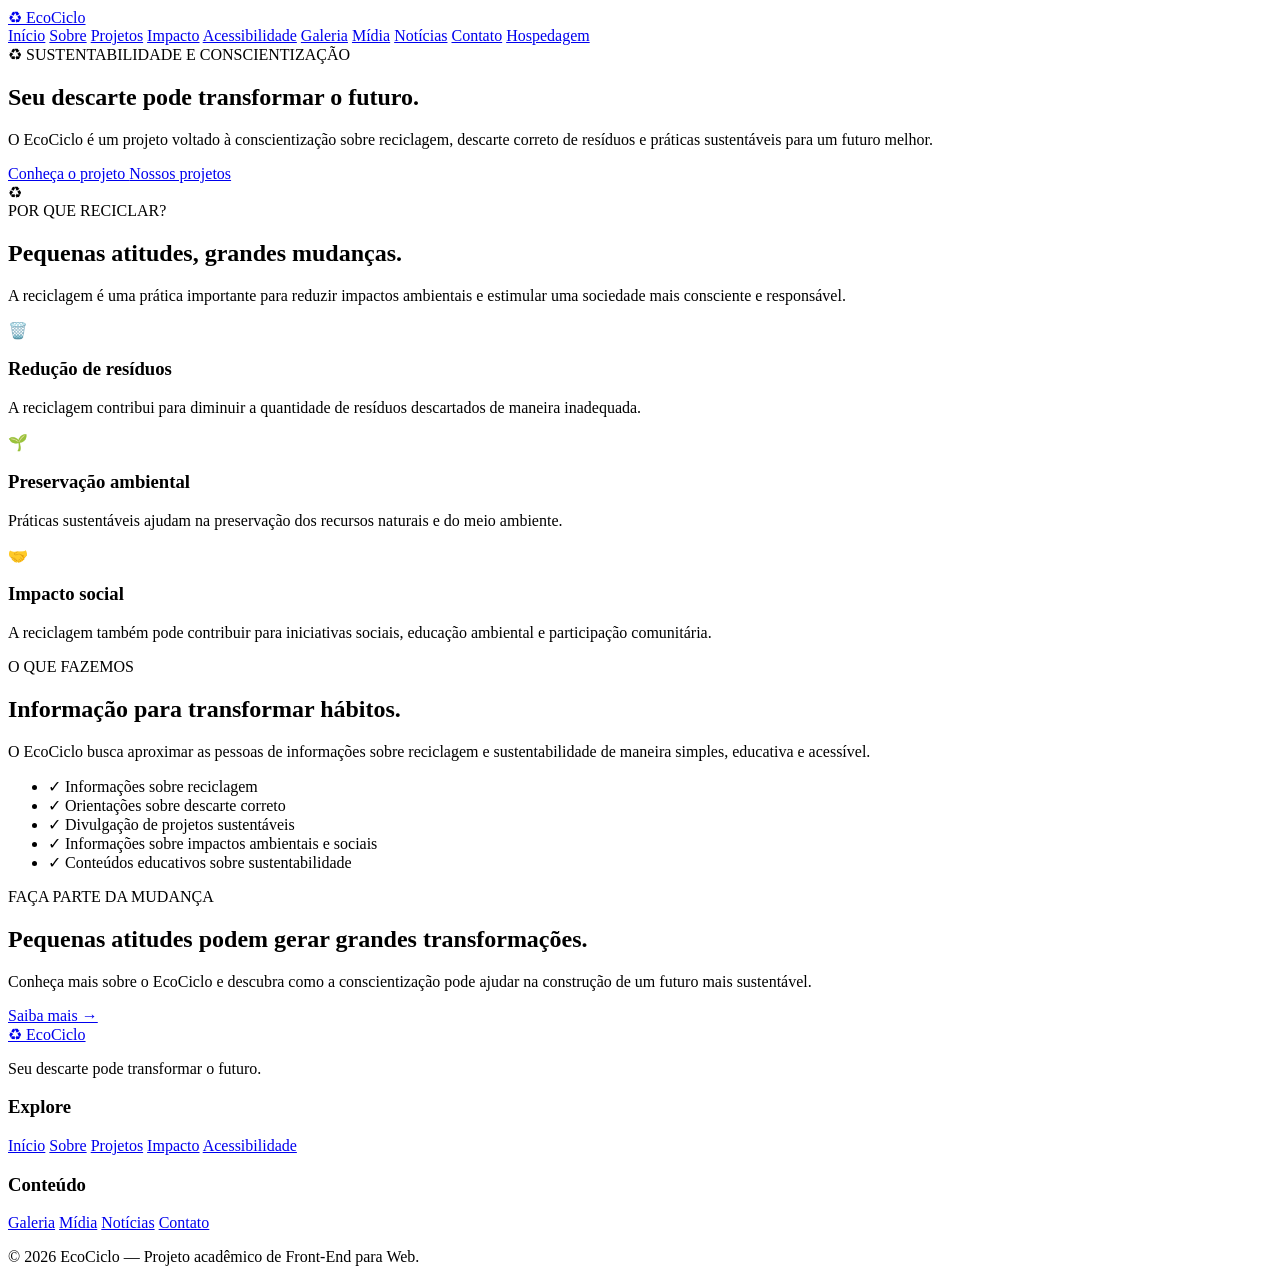
==== index.html @ c248a87c "Create index.html" ====
<!DOCTYPE html>
<html lang="pt-BR">
<head>
    <meta charset="UTF-8">
    <meta name="viewport" content="width=device-width, initial-scale=1.0">
    <meta name="description" content="EcoCiclo - Informação e conscientização sobre reciclagem e sustentabilidade.">
    <title>EcoCiclo | Reciclagem e Sustentabilidade</title>

    <link rel="stylesheet" href="css/style.css">
</head>

<body>

    <!-- CABEÇALHO -->
    <header class="header">
        <div class="container header-content">

            <a href="index.html" class="logo">
                <span class="logo-icon">♻</span>
                <span>EcoCiclo</span>
            </a>

            <nav class="nav">
                <a href="index.html" class="active">Início</a>
                <a href="sobre.html">Sobre</a>
                <a href="projetos.html">Projetos</a>
                <a href="impacto.html">Impacto</a>
                <a href="acessibilidade.html">Acessibilidade</a>
                <a href="galeria.html">Galeria</a>
                <a href="midia.html">Mídia</a>
                <a href="noticias.html">Notícias</a>
                <a href="contato.html">Contato</a>
                <a href="orcamento_hospedagem.html">Hospedagem</a>
            </nav>

        </div>
    </header>


    <main>

        <!-- HERO -->
        <section class="hero">
            <div class="container hero-content">

                <div class="hero-text">
                    <span class="tag">♻ SUSTENTABILIDADE E CONSCIENTIZAÇÃO</span>

                    <h1>
                        Seu descarte pode
                        <span>transformar o futuro.</span>
                    </h1>

                    <p>
                        O EcoCiclo é um projeto voltado à conscientização
                        sobre reciclagem, descarte correto de resíduos e
                        práticas sustentáveis para um futuro melhor.
                    </p>

                    <div class="hero-buttons">
                        <a href="sobre.html" class="btn btn-primary">
                            Conheça o projeto
                        </a>

                        <a href="projetos.html" class="btn btn-secondary">
                            Nossos projetos
                        </a>
                    </div>
                </div>

                <div class="hero-visual">
                    <div class="circle">
                        <span>♻</span>
                    </div>
                </div>

            </div>
        </section>


        <!-- POR QUE RECICLAR -->
        <section class="section">
            <div class="container">

                <div class="section-title">
                    <span class="tag">POR QUE RECICLAR?</span>

                    <h2>
                        Pequenas atitudes,
                        <span>grandes mudanças.</span>
                    </h2>

                    <p>
                        A reciclagem é uma prática importante para reduzir
                        impactos ambientais e estimular uma sociedade mais
                        consciente e responsável.
                    </p>
                </div>


                <div class="cards">

                    <article class="card">
                        <div class="card-icon">🗑️</div>

                        <h3>Redução de resíduos</h3>

                        <p>
                            A reciclagem contribui para diminuir a quantidade
                            de resíduos descartados de maneira inadequada.
                        </p>
                    </article>


                    <article class="card">
                        <div class="card-icon">🌱</div>

                        <h3>Preservação ambiental</h3>

                        <p>
                            Práticas sustentáveis ajudam na preservação dos
                            recursos naturais e do meio ambiente.
                        </p>
                    </article>


                    <article class="card">
                        <div class="card-icon">🤝</div>

                        <h3>Impacto social</h3>

                        <p>
                            A reciclagem também pode contribuir para iniciativas
                            sociais, educação ambiental e participação comunitária.
                        </p>
                    </article>

                </div>

            </div>
        </section>


        <!-- O QUE FAZEMOS -->
        <section class="section section-light">

            <div class="container two-columns">

                <div>
                    <span class="tag">O QUE FAZEMOS</span>

                    <h2>
                        Informação para
                        <span>transformar hábitos.</span>
                    </h2>
                </div>

                <div class="content-text">

                    <p>
                        O EcoCiclo busca aproximar as pessoas de informações
                        sobre reciclagem e sustentabilidade de maneira simples,
                        educativa e acessível.
                    </p>

                    <ul class="check-list">
                        <li>✓ Informações sobre reciclagem</li>
                        <li>✓ Orientações sobre descarte correto</li>
                        <li>✓ Divulgação de projetos sustentáveis</li>
                        <li>✓ Informações sobre impactos ambientais e sociais</li>
                        <li>✓ Conteúdos educativos sobre sustentabilidade</li>
                    </ul>

                </div>

            </div>

        </section>


        <!-- CHAMADA FINAL -->
        <section class="cta">

            <div class="container cta-content">

                <div>
                    <span class="tag">FAÇA PARTE DA MUDANÇA</span>

                    <h2>
                        Pequenas atitudes podem gerar
                        <span>grandes transformações.</span>
                    </h2>

                    <p>
                        Conheça mais sobre o EcoCiclo e descubra como a
                        conscientização pode ajudar na construção de um futuro
                        mais sustentável.
                    </p>
                </div>

                <a href="sobre.html" class="btn btn-white">
                    Saiba mais →
                </a>

            </div>

        </section>

    </main>


    <!-- RODAPÉ -->
    <footer class="footer">

        <div class="container footer-content">

            <div class="footer-brand">

                <a href="index.html" class="logo">
                    <span class="logo-icon">♻</span>
                    <span>EcoCiclo</span>
                </a>

                <p>
                    Seu descarte pode transformar o futuro.
                </p>

            </div>


            <div class="footer-links">

                <h3>Explore</h3>

                <a href="index.html">Início</a>
                <a href="sobre.html">Sobre</a>
                <a href="projetos.html">Projetos</a>
                <a href="impacto.html">Impacto</a>
                <a href="acessibilidade.html">Acessibilidade</a>

            </div>


            <div class="footer-links">

                <h3>Conteúdo</h3>

                <a href="galeria.html">Galeria</a>
                <a href="midia.html">Mídia</a>
                <a href="noticias.html">Notícias</a>
                <a href="contato.html">Contato</a>

            </div>

        </div>


        <div class="footer-bottom">
            <p>
                © 2026 EcoCiclo — Projeto acadêmico de Front-End para Web.
            </p>
        </div>

    </footer>

</body>
</html>
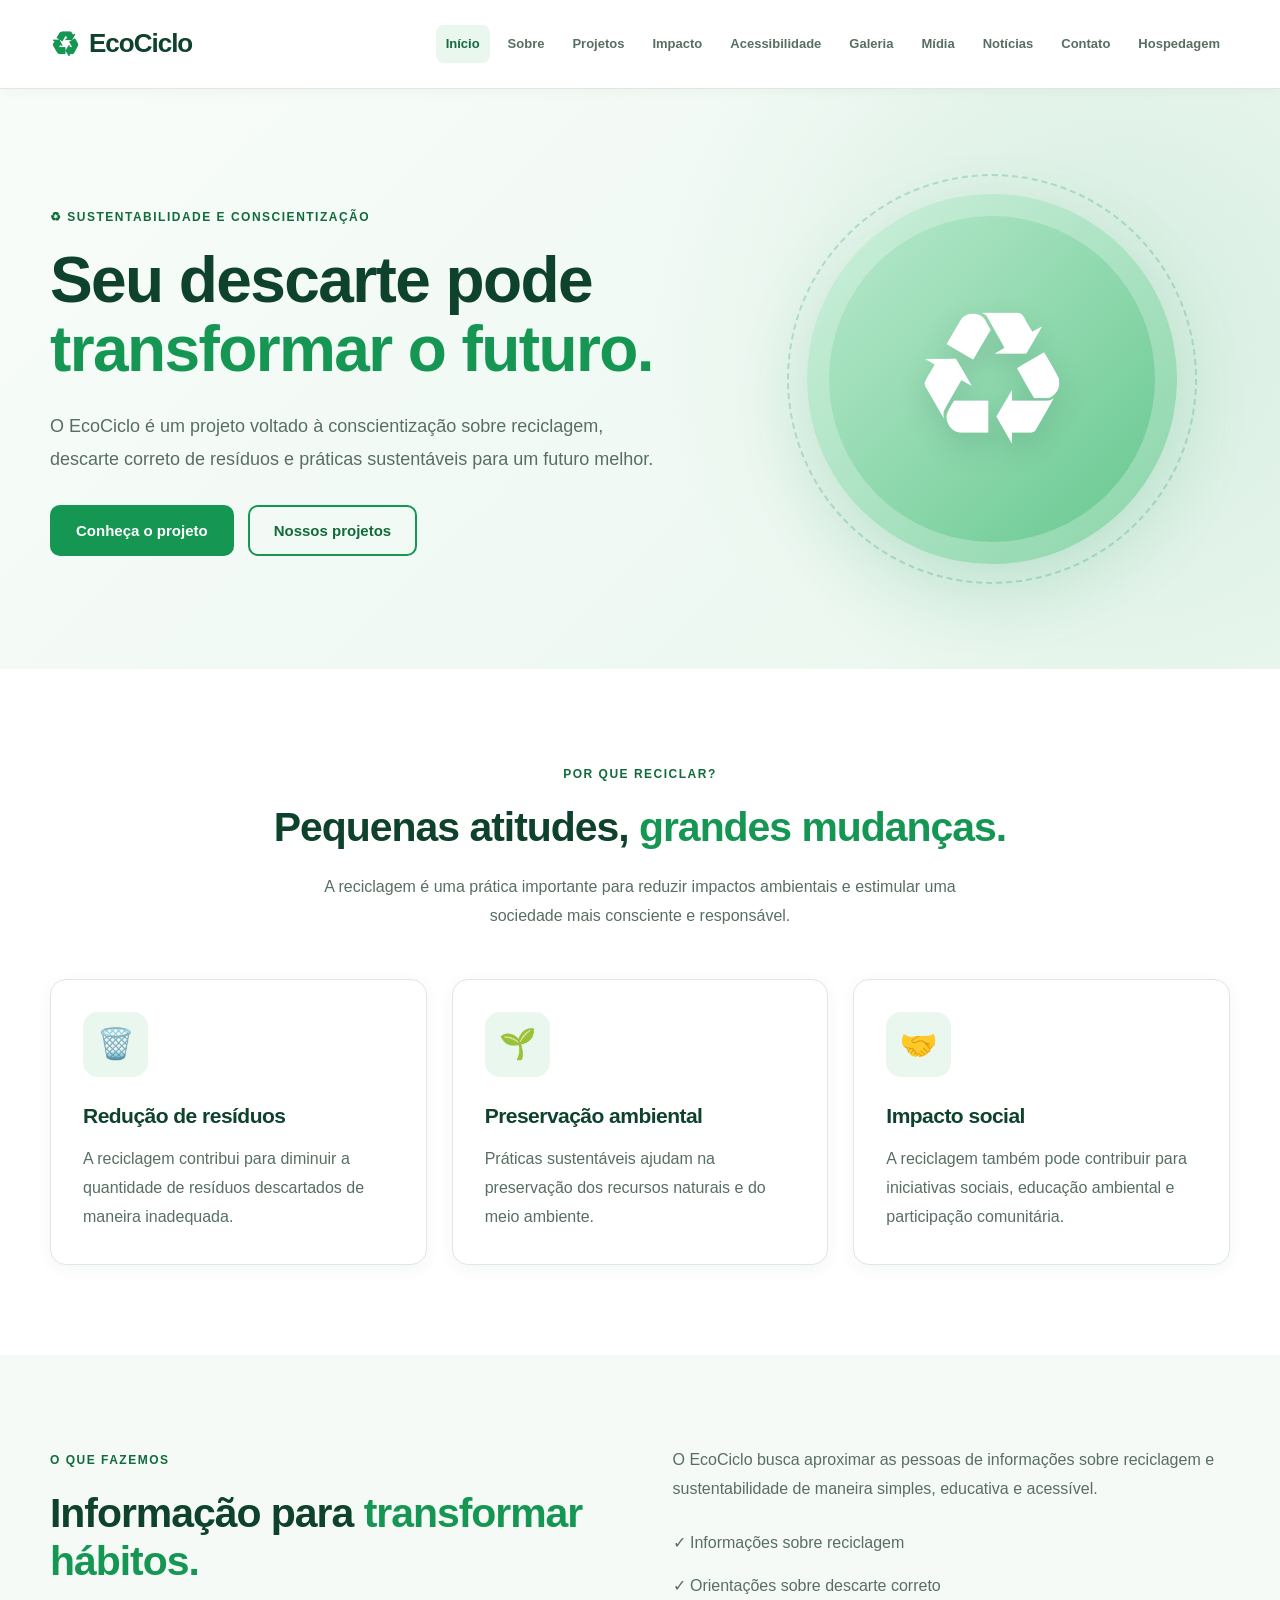
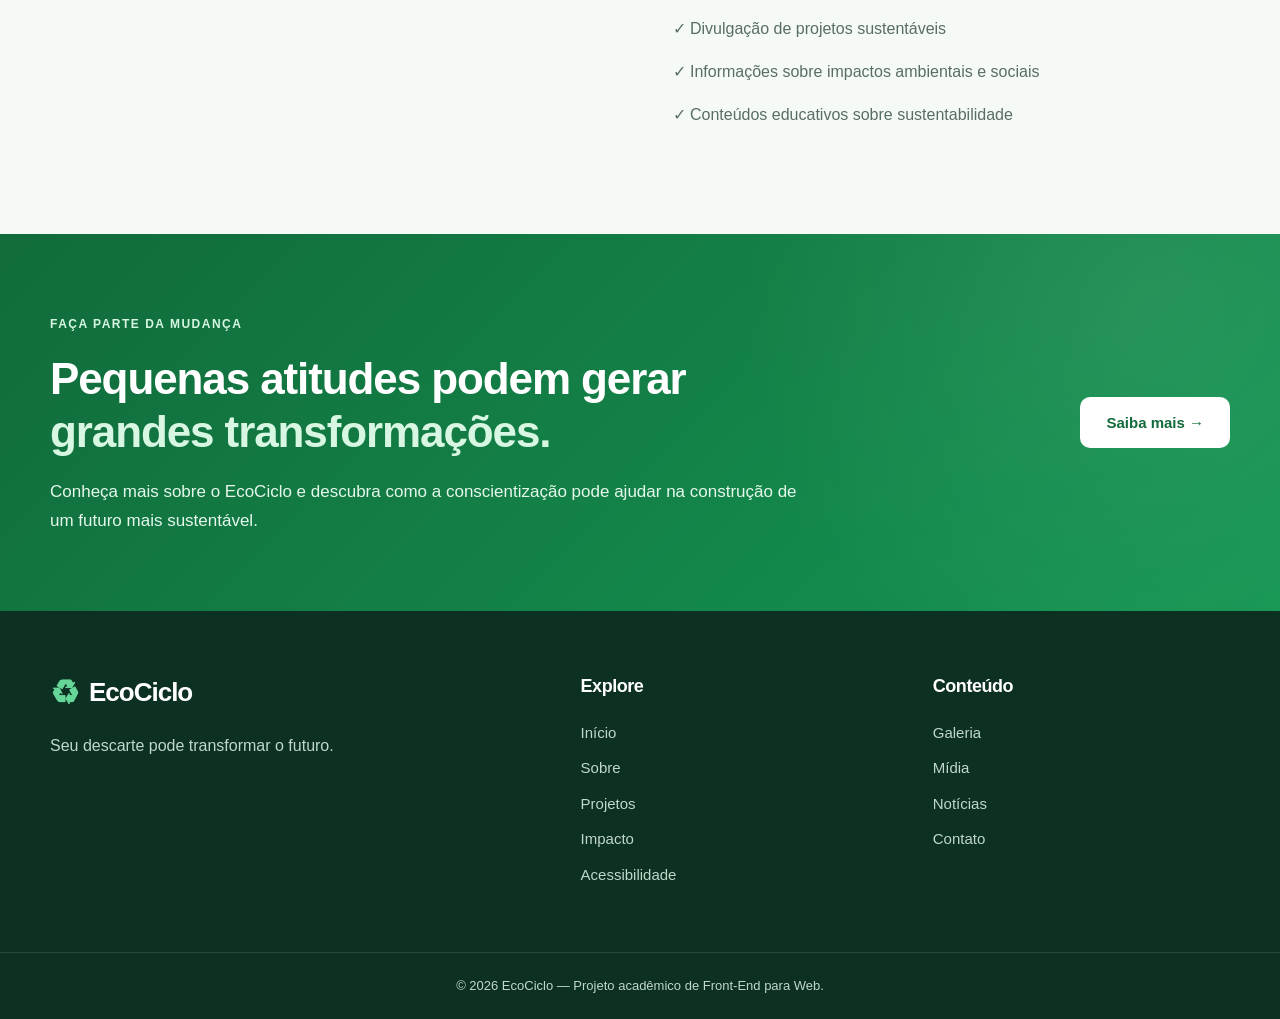
==== commit eeb678cd: "Fix HTML encoding issues in index.html" ====
--- a/index.html
+++ b/index.html
@@ -1,267 +1,267 @@
-<!DOCTYPE html>
-<html lang="pt-BR">
-<head>
-    <meta charset="UTF-8">
-    <meta name="viewport" content="width=device-width, initial-scale=1.0">
-    <meta name="description" content="EcoCiclo - Informação e conscientização sobre reciclagem e sustentabilidade.">
-    <title>EcoCiclo | Reciclagem e Sustentabilidade</title>
-
-    <link rel="stylesheet" href="css/style.css">
-</head>
-
-<body>
-
-    <!-- CABEÇALHO -->
-    <header class="header">
-        <div class="container header-content">
-
-            <a href="index.html" class="logo">
-                <span class="logo-icon">♻</span>
-                <span>EcoCiclo</span>
-            </a>
-
-            <nav class="nav">
-                <a href="index.html" class="active">Início</a>
-                <a href="sobre.html">Sobre</a>
-                <a href="projetos.html">Projetos</a>
-                <a href="impacto.html">Impacto</a>
-                <a href="acessibilidade.html">Acessibilidade</a>
-                <a href="galeria.html">Galeria</a>
-                <a href="midia.html">Mídia</a>
-                <a href="noticias.html">Notícias</a>
-                <a href="contato.html">Contato</a>
-                <a href="orcamento_hospedagem.html">Hospedagem</a>
-            </nav>
-
-        </div>
-    </header>
-
-
-    <main>
-
-        <!-- HERO -->
-        <section class="hero">
-            <div class="container hero-content">
-
-                <div class="hero-text">
-                    <span class="tag">♻ SUSTENTABILIDADE E CONSCIENTIZAÇÃO</span>
-
-                    <h1>
-                        Seu descarte pode
-                        <span>transformar o futuro.</span>
-                    </h1>
-
-                    <p>
-                        O EcoCiclo é um projeto voltado à conscientização
-                        sobre reciclagem, descarte correto de resíduos e
-                        práticas sustentáveis para um futuro melhor.
-                    </p>
-
-                    <div class="hero-buttons">
-                        <a href="sobre.html" class="btn btn-primary">
-                            Conheça o projeto
-                        </a>
-
-                        <a href="projetos.html" class="btn btn-secondary">
-                            Nossos projetos
-                        </a>
-                    </div>
-                </div>
-
-                <div class="hero-visual">
-                    <div class="circle">
-                        <span>♻</span>
-                    </div>
-                </div>
-
-            </div>
-        </section>
-
-
-        <!-- POR QUE RECICLAR -->
-        <section class="section">
-            <div class="container">
-
-                <div class="section-title">
-                    <span class="tag">POR QUE RECICLAR?</span>
-
-                    <h2>
-                        Pequenas atitudes,
-                        <span>grandes mudanças.</span>
-                    </h2>
-
-                    <p>
-                        A reciclagem é uma prática importante para reduzir
-                        impactos ambientais e estimular uma sociedade mais
-                        consciente e responsável.
-                    </p>
-                </div>
-
-
-                <div class="cards">
-
-                    <article class="card">
-                        <div class="card-icon">🗑️</div>
-
-                        <h3>Redução de resíduos</h3>
-
-                        <p>
-                            A reciclagem contribui para diminuir a quantidade
-                            de resíduos descartados de maneira inadequada.
-                        </p>
-                    </article>
-
-
-                    <article class="card">
-                        <div class="card-icon">🌱</div>
-
-                        <h3>Preservação ambiental</h3>
-
-                        <p>
-                            Práticas sustentáveis ajudam na preservação dos
-                            recursos naturais e do meio ambiente.
-                        </p>
-                    </article>
-
-
-                    <article class="card">
-                        <div class="card-icon">🤝</div>
-
-                        <h3>Impacto social</h3>
-
-                        <p>
-                            A reciclagem também pode contribuir para iniciativas
-                            sociais, educação ambiental e participação comunitária.
-                        </p>
-                    </article>
-
-                </div>
-
-            </div>
-        </section>
-
-
-        <!-- O QUE FAZEMOS -->
-        <section class="section section-light">
-
-            <div class="container two-columns">
-
-                <div>
-                    <span class="tag">O QUE FAZEMOS</span>
-
-                    <h2>
-                        Informação para
-                        <span>transformar hábitos.</span>
-                    </h2>
-                </div>
-
-                <div class="content-text">
-
-                    <p>
-                        O EcoCiclo busca aproximar as pessoas de informações
-                        sobre reciclagem e sustentabilidade de maneira simples,
-                        educativa e acessível.
-                    </p>
-
-                    <ul class="check-list">
-                        <li>✓ Informações sobre reciclagem</li>
-                        <li>✓ Orientações sobre descarte correto</li>
-                        <li>✓ Divulgação de projetos sustentáveis</li>
-                        <li>✓ Informações sobre impactos ambientais e sociais</li>
-                        <li>✓ Conteúdos educativos sobre sustentabilidade</li>
-                    </ul>
-
-                </div>
-
-            </div>
-
-        </section>
-
-
-        <!-- CHAMADA FINAL -->
-        <section class="cta">
-
-            <div class="container cta-content">
-
-                <div>
-                    <span class="tag">FAÇA PARTE DA MUDANÇA</span>
-
-                    <h2>
-                        Pequenas atitudes podem gerar
-                        <span>grandes transformações.</span>
-                    </h2>
-
-                    <p>
-                        Conheça mais sobre o EcoCiclo e descubra como a
-                        conscientização pode ajudar na construção de um futuro
-                        mais sustentável.
-                    </p>
-                </div>
-
-                <a href="sobre.html" class="btn btn-white">
-                    Saiba mais →
-                </a>
-
-            </div>
-
-        </section>
-
-    </main>
-
-
-    <!-- RODAPÉ -->
-    <footer class="footer">
-
-        <div class="container footer-content">
-
-            <div class="footer-brand">
-
-                <a href="index.html" class="logo">
-                    <span class="logo-icon">♻</span>
-                    <span>EcoCiclo</span>
-                </a>
-
-                <p>
-                    Seu descarte pode transformar o futuro.
-                </p>
-
-            </div>
-
-
-            <div class="footer-links">
-
-                <h3>Explore</h3>
-
-                <a href="index.html">Início</a>
-                <a href="sobre.html">Sobre</a>
-                <a href="projetos.html">Projetos</a>
-                <a href="impacto.html">Impacto</a>
-                <a href="acessibilidade.html">Acessibilidade</a>
-
-            </div>
-
-
-            <div class="footer-links">
-
-                <h3>Conteúdo</h3>
-
-                <a href="galeria.html">Galeria</a>
-                <a href="midia.html">Mídia</a>
-                <a href="noticias.html">Notícias</a>
-                <a href="contato.html">Contato</a>
-
-            </div>
-
-        </div>
-
-
-        <div class="footer-bottom">
-            <p>
-                © 2026 EcoCiclo — Projeto acadêmico de Front-End para Web.
-            </p>
-        </div>
-
-    </footer>
-
-</body>
-</html>
+<!DOCTYPE html>
+<html lang="pt-BR">
+<head>
+    <meta charset="UTF-8">
+    <meta name="viewport" content="width=device-width, initial-scale=1.0">
+    <meta name="description" content="EcoCiclo - Informação e conscientização sobre reciclagem e sustentabilidade.">
+    <title>EcoCiclo | Reciclagem e Sustentabilidade</title>
+
+    <link rel="stylesheet" href="css/style.css">
+</head>
+
+<body>
+
+    <!-- CABEÇALHO -->
+    <header class="header">
+        <div class="container header-content">
+
+            <a href="index.html" class="logo">
+                <span class="logo-icon">♻</span>
+                <span>EcoCiclo</span>
+            </a>
+
+            <nav class="nav">
+                <a href="index.html" class="active">Início</a>
+                <a href="sobre.html">Sobre</a>
+                <a href="projetos.html">Projetos</a>
+                <a href="impacto.html">Impacto</a>
+                <a href="acessibilidade.html">Acessibilidade</a>
+                <a href="galeria.html">Galeria</a>
+                <a href="midia.html">Mídia</a>
+                <a href="noticias.html">Notícias</a>
+                <a href="contato.html">Contato</a>
+                <a href="orcamento_hospedagem.html">Hospedagem</a>
+            </nav>
+
+        </div>
+    </header>
+
+
+    <main>
+
+        <!-- HERO -->
+        <section class="hero">
+            <div class="container hero-content">
+
+                <div class="hero-text">
+                    <span class="tag">♻ SUSTENTABILIDADE E CONSCIENTIZAÇÃO</span>
+
+                    <h1>
+                        Seu descarte pode
+                        <span>transformar o futuro.</span>
+                    </h1>
+
+                    <p>
+                        O EcoCiclo é um projeto voltado à conscientização
+                        sobre reciclagem, descarte correto de resíduos e
+                        práticas sustentáveis para um futuro melhor.
+                    </p>
+
+                    <div class="hero-buttons">
+                        <a href="sobre.html" class="btn btn-primary">
+                            Conheça o projeto
+                        </a>
+
+                        <a href="projetos.html" class="btn btn-secondary">
+                            Nossos projetos
+                        </a>
+                    </div>
+                </div>
+
+                <div class="hero-visual">
+                    <div class="circle">
+                        <span>♻</span>
+                    </div>
+                </div>
+
+            </div>
+        </section>
+
+
+        <!-- POR QUE RECICLAR -->
+        <section class="section">
+            <div class="container">
+
+                <div class="section-title">
+                    <span class="tag">POR QUE RECICLAR?</span>
+
+                    <h2>
+                        Pequenas atitudes,
+                        <span>grandes mudanças.</span>
+                    </h2>
+
+                    <p>
+                        A reciclagem é uma prática importante para reduzir
+                        impactos ambientais e estimular uma sociedade mais
+                        consciente e responsável.
+                    </p>
+                </div>
+
+
+                <div class="cards">
+
+                    <article class="card">
+                        <div class="card-icon">🗑️</div>
+
+                        <h3>Redução de resíduos</h3>
+
+                        <p>
+                            A reciclagem contribui para diminuir a quantidade
+                            de resíduos descartados de maneira inadequada.
+                        </p>
+                    </article>
+
+
+                    <article class="card">
+                        <div class="card-icon">🌱</div>
+
+                        <h3>Preservação ambiental</h3>
+
+                        <p>
+                            Práticas sustentáveis ajudam na preservação dos
+                            recursos naturais e do meio ambiente.
+                        </p>
+                    </article>
+
+
+                    <article class="card">
+                        <div class="card-icon">🤝</div>
+
+                        <h3>Impacto social</h3>
+
+                        <p>
+                            A reciclagem também pode contribuir para iniciativas
+                            sociais, educação ambiental e participação comunitária.
+                        </p>
+                    </article>
+
+                </div>
+
+            </div>
+        </section>
+
+
+        <!-- O QUE FAZEMOS -->
+        <section class="section section-light">
+
+            <div class="container two-columns">
+
+                <div>
+                    <span class="tag">O QUE FAZEMOS</span>
+
+                    <h2>
+                        Informação para
+                        <span>transformar hábitos.</span>
+                    </h2>
+                </div>
+
+                <div class="content-text">
+
+                    <p>
+                        O EcoCiclo busca aproximar as pessoas de informações
+                        sobre reciclagem e sustentabilidade de maneira simples,
+                        educativa e acessível.
+                    </p>
+
+                    <ul class="check-list">
+                        <li>✓ Informações sobre reciclagem</li>
+                        <li>✓ Orientações sobre descarte correto</li>
+                        <li>✓ Divulgação de projetos sustentáveis</li>
+                        <li>✓ Informações sobre impactos ambientais e sociais</li>
+                        <li>✓ Conteúdos educativos sobre sustentabilidade</li>
+                    </ul>
+
+                </div>
+
+            </div>
+
+        </section>
+
+
+        <!-- CHAMADA FINAL -->
+        <section class="cta">
+
+            <div class="container cta-content">
+
+                <div>
+                    <span class="tag">FAÇA PARTE DA MUDANÇA</span>
+
+                    <h2>
+                        Pequenas atitudes podem gerar
+                        <span>grandes transformações.</span>
+                    </h2>
+
+                    <p>
+                        Conheça mais sobre o EcoCiclo e descubra como a
+                        conscientização pode ajudar na construção de um futuro
+                        mais sustentável.
+                    </p>
+                </div>
+
+                <a href="sobre.html" class="btn btn-white">
+                    Saiba mais →
+                </a>
+
+            </div>
+
+        </section>
+
+    </main>
+
+
+    <!-- RODAPÉ -->
+    <footer class="footer">
+
+        <div class="container footer-content">
+
+            <div class="footer-brand">
+
+                <a href="index.html" class="logo">
+                    <span class="logo-icon">♻</span>
+                    <span>EcoCiclo</span>
+                </a>
+
+                <p>
+                    Seu descarte pode transformar o futuro.
+                </p>
+
+            </div>
+
+
+            <div class="footer-links">
+
+                <h3>Explore</h3>
+
+                <a href="index.html">Início</a>
+                <a href="sobre.html">Sobre</a>
+                <a href="projetos.html">Projetos</a>
+                <a href="impacto.html">Impacto</a>
+                <a href="acessibilidade.html">Acessibilidade</a>
+
+            </div>
+
+
+            <div class="footer-links">
+
+                <h3>Conteúdo</h3>
+
+                <a href="galeria.html">Galeria</a>
+                <a href="midia.html">Mídia</a>
+                <a href="noticias.html">Notícias</a>
+                <a href="contato.html">Contato</a>
+
+            </div>
+
+        </div>
+
+
+        <div class="footer-bottom">
+            <p>
+                © 2026 EcoCiclo — Projeto acadêmico de Front-End para Web.
+            </p>
+        </div>
+
+    </footer>
+
+</body>
+</html>
--- a/css/style.css
+++ b/css/style.css
@@ -0,0 +1,1601 @@
+
+/* =====================================================
+   ECOCICLO — STYLE.CSS
+   Projeto acadêmico de Front-End para Web
+   Identidade visual: verde, branco e tons naturais
+   ===================================================== */
+
+
+/* 1. VARIÁVEIS E CONFIGURAÇÕES GERAIS */
+
+:root {
+    --primary: #159653;
+    --primary-dark: #116b3b;
+    --primary-deep: #0e422c;
+    --primary-light: #e9f7ee;
+
+    --secondary: #247c8e;
+
+    --white: #ffffff;
+    --background: #ffffff;
+    --background-light: #f5faf7;
+
+    --text: #173c2c;
+    --text-muted: #596e62;
+
+    --border: #dce9e0;
+
+    --shadow-sm: 0 4px 16px rgba(14, 66, 44, 0.05);
+    --shadow-md: 0 10px 30px rgba(14, 66, 44, 0.08);
+    --shadow-lg: 0 16px 40px rgba(14, 66, 44, 0.12);
+
+    --radius-sm: 10px;
+    --radius-md: 16px;
+    --radius-lg: 24px;
+
+    --container-width: 1180px;
+
+    --transition: 0.25s ease;
+}
+
+
+/* 2. RESET */
+
+*,
+*::before,
+*::after {
+    box-sizing: border-box;
+}
+
+html {
+    scroll-behavior: smooth;
+    scroll-padding-top: 120px;
+}
+
+body {
+    margin: 0;
+    padding: 0;
+
+    font-family: Arial, Helvetica, sans-serif;
+    font-size: 16px;
+    line-height: 1.7;
+
+    background: var(--background);
+    color: var(--text);
+
+    -webkit-font-smoothing: antialiased;
+}
+
+img,
+video,
+iframe {
+    max-width: 100%;
+}
+
+img {
+    display: block;
+    height: auto;
+}
+
+audio {
+    max-width: 100%;
+}
+
+a {
+    color: inherit;
+    text-decoration: none;
+}
+
+button,
+input,
+select,
+textarea {
+    font: inherit;
+}
+
+button {
+    cursor: pointer;
+}
+
+h1,
+h2,
+h3,
+h4,
+h5,
+h6,
+p,
+figure {
+    margin-top: 0;
+}
+
+h1,
+h2,
+h3,
+h4,
+h5,
+h6 {
+    line-height: 1.2;
+    letter-spacing: -0.025em;
+}
+
+h1,
+h2 {
+    font-weight: 800;
+}
+
+h3 {
+    font-weight: 700;
+}
+
+p {
+    color: var(--text-muted);
+}
+
+ul,
+ol {
+    padding-left: 22px;
+}
+
+::selection {
+    background: #bcebd0;
+    color: var(--primary-deep);
+}
+
+
+/* 3. CONTAINER */
+
+.container {
+    width: min(100% - 40px, var(--container-width));
+    margin-inline: auto;
+}
+
+
+/* 4. ACESSIBILIDADE */
+
+:focus-visible {
+    outline: 3px solid var(--secondary);
+    outline-offset: 4px;
+}
+
+a,
+button,
+input,
+select,
+textarea {
+    -webkit-tap-highlight-color: transparent;
+}
+
+.skip-link {
+    position: absolute;
+    left: 12px;
+    top: -100px;
+    z-index: 9999;
+
+    padding: 12px 18px;
+
+    background: var(--white);
+    color: var(--primary-deep);
+
+    border-radius: var(--radius-sm);
+    box-shadow: var(--shadow-md);
+}
+
+.skip-link:focus {
+    top: 12px;
+}
+
+@media (prefers-reduced-motion: reduce) {
+    *,
+    *::before,
+    *::after {
+        scroll-behavior: auto !important;
+        animation-duration: 0.01ms !important;
+        transition-duration: 0.01ms !important;
+    }
+}
+
+
+/* 5. CABEÇALHO */
+
+.header {
+    position: sticky;
+    top: 0;
+    z-index: 1000;
+
+    background: rgba(255, 255, 255, 0.97);
+    border-bottom: 1px solid var(--border);
+    box-shadow: 0 2px 12px rgba(14, 66, 44, 0.04);
+}
+
+.header-content {
+    display: flex;
+    align-items: center;
+    justify-content: space-between;
+
+    gap: 24px;
+    min-height: 88px;
+}
+
+
+/* 6. LOGOTIPO */
+
+.logo {
+    display: inline-flex;
+    align-items: center;
+    gap: 10px;
+
+    flex-shrink: 0;
+
+    color: var(--primary-deep);
+
+    font-size: 26px;
+    font-weight: 800;
+    letter-spacing: -1px;
+    line-height: 1.2;
+}
+
+.logo-icon {
+    display: inline-flex;
+    align-items: center;
+    justify-content: center;
+
+    color: var(--primary);
+
+    font-size: 33px;
+    line-height: 1;
+}
+
+
+/* 7. MENU DE NAVEGAÇÃO */
+
+.nav {
+    display: flex;
+    align-items: center;
+    justify-content: flex-end;
+
+    flex-wrap: wrap;
+    gap: 6px 8px;
+}
+
+.nav a {
+    display: inline-flex;
+    align-items: center;
+    justify-content: center;
+
+    min-height: 38px;
+    padding: 8px 10px;
+
+    border-radius: 8px;
+
+    color: var(--text-muted);
+
+    font-size: 13px;
+    font-weight: 600;
+    line-height: 1.25;
+
+    transition:
+        background var(--transition),
+        color var(--transition);
+}
+
+.nav a:hover {
+    color: var(--primary-dark);
+    background: var(--primary-light);
+}
+
+.nav a.active,
+.nav a[aria-current="page"] {
+    color: var(--primary-dark);
+    background: var(--primary-light);
+    font-weight: 700;
+}
+
+
+/* 8. TAGS */
+
+.tag {
+    display: inline-block;
+
+    margin-bottom: 20px;
+
+    color: var(--primary-dark);
+
+    font-size: 12px;
+    font-weight: 800;
+    letter-spacing: 1.5px;
+    line-height: 1.5;
+    text-transform: uppercase;
+}
+
+
+/* 9. BOTÕES */
+
+.btn {
+    display: inline-flex;
+    align-items: center;
+    justify-content: center;
+
+    gap: 10px;
+    min-height: 48px;
+
+    padding: 13px 24px;
+
+    border: 2px solid transparent;
+    border-radius: 10px;
+
+    font-size: 15px;
+    font-weight: 700;
+    line-height: 1.4;
+    text-align: center;
+
+    transition:
+        background var(--transition),
+        color var(--transition),
+        border-color var(--transition),
+        transform var(--transition),
+        box-shadow var(--transition);
+}
+
+.btn:hover {
+    transform: translateY(-2px);
+}
+
+.btn-primary {
+    background: var(--primary);
+    color: var(--white);
+}
+
+.btn-primary:hover {
+    background: var(--primary-dark);
+    box-shadow: var(--shadow-md);
+}
+
+.btn-secondary {
+    background: transparent;
+    color: var(--primary-dark);
+    border-color: var(--primary);
+}
+
+.btn-secondary:hover {
+    background: var(--primary-light);
+}
+
+.btn-white {
+    background: var(--white);
+    color: var(--primary-dark);
+}
+
+.btn-white:hover {
+    background: #eaf7ef;
+}
+
+
+/* 10. HERO DA PÁGINA INICIAL */
+
+.hero {
+    position: relative;
+    overflow: hidden;
+
+    padding: 105px 0;
+
+    background:
+        radial-gradient(
+            circle at 85% 40%,
+            rgba(21, 150, 83, 0.12),
+            transparent 38%
+        ),
+        linear-gradient(
+            135deg,
+            #f8fcf9 0%,
+            #eaf7ef 100%
+        );
+}
+
+.hero-content {
+    display: grid;
+    grid-template-columns: 1.15fr 0.85fr;
+
+    align-items: center;
+    gap: 60px;
+}
+
+.hero-text {
+    position: relative;
+    z-index: 2;
+}
+
+.hero h1 {
+    max-width: 760px;
+
+    margin-bottom: 26px;
+
+    color: var(--primary-deep);
+
+    font-size: clamp(42px, 5vw, 68px);
+    line-height: 1.08;
+}
+
+.hero h1 span {
+    color: var(--primary);
+}
+
+.hero-text > p {
+    max-width: 610px;
+
+    margin-bottom: 30px;
+
+    font-size: 18px;
+    line-height: 1.8;
+}
+
+.hero-buttons {
+    display: flex;
+    flex-wrap: wrap;
+    gap: 14px;
+}
+
+
+/* 11. ELEMENTO VISUAL DO HERO */
+
+.hero-visual {
+    display: flex;
+    align-items: center;
+    justify-content: center;
+
+    min-width: 0;
+}
+
+.circle {
+    position: relative;
+
+    display: flex;
+    align-items: center;
+    justify-content: center;
+
+    width: min(100%, 370px);
+    aspect-ratio: 1;
+
+    border-radius: 50%;
+
+    background:
+        linear-gradient(
+            135deg,
+            #bdebd0,
+            #62c68c
+        );
+
+    box-shadow:
+        0 25px 70px rgba(21, 150, 83, 0.18),
+        inset 0 0 0 22px rgba(255, 255, 255, 0.25);
+}
+
+.circle::before {
+    content: "";
+
+    position: absolute;
+    inset: -20px;
+
+    border: 2px dashed rgba(21, 150, 83, 0.24);
+    border-radius: 50%;
+}
+
+.circle span {
+    color: var(--white);
+    font-size: clamp(100px, 15vw, 185px);
+    line-height: 1;
+    text-shadow: 0 12px 30px rgba(14, 66, 44, 0.15);
+}
+
+
+/* 12. HERO DAS PÁGINAS INTERNAS */
+
+.page-hero {
+    padding: 90px 0 95px;
+
+    background:
+        radial-gradient(
+            circle at 85% 25%,
+            rgba(21, 150, 83, 0.12),
+            transparent 36%
+        ),
+        linear-gradient(
+            135deg,
+            #f8fcf9 0%,
+            #e9f7ee 100%
+        );
+
+    text-align: center;
+}
+
+.page-hero .container {
+    max-width: 950px;
+}
+
+.page-hero h1 {
+    margin-bottom: 25px;
+
+    color: var(--primary-deep);
+
+    font-size: clamp(36px, 4.5vw, 58px);
+    line-height: 1.12;
+}
+
+.page-hero h1 span {
+    color: var(--primary);
+}
+
+.page-hero p {
+    max-width: 750px;
+    margin: 0 auto;
+
+    font-size: 18px;
+    line-height: 1.8;
+}
+
+
+/* 13. SEÇÕES */
+
+.section {
+    padding: 90px 0;
+    background: var(--white);
+}
+
+.section-light {
+    background: var(--background-light);
+}
+
+.section-title {
+    max-width: 820px;
+    margin: 0 auto 48px;
+    text-align: center;
+}
+
+.section-title h2,
+.two-columns h2 {
+    margin-bottom: 22px;
+
+    color: var(--primary-deep);
+
+    font-size: clamp(30px, 3.2vw, 43px);
+    line-height: 1.18;
+}
+
+.section-title h2 span,
+.two-columns h2 span {
+    color: var(--primary);
+}
+
+.section-title p {
+    max-width: 700px;
+    margin: 0 auto;
+
+    font-size: 16px;
+    line-height: 1.8;
+}
+
+
+/* 14. LAYOUT EM DUAS COLUNAS */
+
+.two-columns {
+    display: grid;
+    grid-template-columns: repeat(2, minmax(0, 1fr));
+
+    align-items: start;
+    gap: 65px;
+}
+
+.two-columns > * {
+    min-width: 0;
+}
+
+.content-text {
+    min-width: 0;
+}
+
+.content-text p {
+    margin-bottom: 18px;
+    line-height: 1.85;
+}
+
+.content-text h3 {
+    margin-bottom: 18px;
+    color: var(--primary-deep);
+    font-size: 23px;
+}
+
+.content-text .btn {
+    margin-top: 15px;
+}
+
+
+/* 15. LISTAS */
+
+.check-list {
+    list-style: none;
+    padding: 0;
+    margin: 25px 0 0;
+}
+
+.check-list li {
+    margin-bottom: 15px;
+    padding: 0;
+
+    color: var(--text-muted);
+    line-height: 1.75;
+}
+
+
+/* 16. GRID DE CARDS */
+
+.cards {
+    display: grid;
+    grid-template-columns: repeat(3, minmax(0, 1fr));
+
+    gap: 25px;
+}
+
+.card {
+    display: flex;
+    flex-direction: column;
+
+    min-width: 0;
+    height: 100%;
+
+    padding: 32px;
+
+    background: var(--white);
+    border: 1px solid var(--border);
+    border-radius: var(--radius-md);
+
+    box-shadow: var(--shadow-sm);
+
+    transition:
+        transform var(--transition),
+        box-shadow var(--transition),
+        border-color var(--transition);
+}
+
+.card:hover {
+    transform: translateY(-5px);
+    border-color: #b8ddc6;
+    box-shadow: var(--shadow-md);
+}
+
+.card-icon {
+    display: flex;
+    align-items: center;
+    justify-content: center;
+
+    width: 65px;
+    height: 65px;
+
+    margin-bottom: 25px;
+
+    background: var(--primary-light);
+    border-radius: 15px;
+
+    font-size: 30px;
+    line-height: 1;
+}
+
+.card h3 {
+    margin-bottom: 15px;
+
+    color: var(--primary-deep);
+
+    font-size: 21px;
+    line-height: 1.35;
+}
+
+.card p {
+    margin-bottom: 14px;
+    line-height: 1.8;
+}
+
+.card p:last-child {
+    margin-bottom: 0;
+}
+
+.card .tag {
+    margin-bottom: 14px;
+}
+
+.card .btn {
+    align-self: flex-start;
+    margin-top: auto;
+}
+
+
+/* 17. GRID DE VALORES */
+
+.values-grid {
+    display: grid;
+    grid-template-columns: repeat(3, minmax(0, 1fr));
+
+    gap: 24px;
+}
+
+.value-card {
+    min-width: 0;
+    height: 100%;
+
+    padding: 30px;
+
+    background: var(--white);
+    border: 1px solid var(--border);
+    border-radius: var(--radius-md);
+
+    box-shadow: var(--shadow-sm);
+
+    transition:
+        transform var(--transition),
+        box-shadow var(--transition);
+}
+
+.value-card:hover {
+    transform: translateY(-4px);
+    box-shadow: var(--shadow-md);
+}
+
+.value-card > span {
+    display: inline-block;
+
+    margin-bottom: 18px;
+
+    font-size: 34px;
+    line-height: 1.2;
+}
+
+.value-card h3 {
+    margin-bottom: 13px;
+
+    color: var(--primary-deep);
+    font-size: 20px;
+}
+
+.value-card p {
+    margin-bottom: 0;
+    line-height: 1.8;
+}
+
+
+/* 18. GALERIA */
+
+.value-card figure {
+    margin: 0;
+}
+
+.value-card figure img {
+    width: 100%;
+    height: 220px;
+
+    object-fit: cover;
+
+    border-radius: var(--radius-sm);
+
+    background: #e2efe7;
+}
+
+.value-card figcaption {
+    padding-top: 20px;
+}
+
+.value-card figcaption h3 {
+    margin-bottom: 12px;
+}
+
+.value-card figcaption p {
+    margin-bottom: 12px;
+}
+
+.value-card figcaption small {
+    display: block;
+    margin-top: 12px;
+
+    color: var(--text-muted);
+    font-size: 13px;
+    line-height: 1.6;
+}
+
+
+/* 19. MÍDIA */
+
+video {
+    display: block;
+    width: 100%;
+
+    border-radius: 14px;
+    background: var(--primary-deep);
+}
+
+audio {
+    display: block;
+    width: 100%;
+    margin-top: 20px;
+}
+
+iframe {
+    display: block;
+    max-width: 100%;
+    border: 0;
+    border-radius: 14px;
+}
+
+.two-columns iframe {
+    width: 100%;
+    aspect-ratio: 16 / 9;
+    height: auto;
+}
+
+.card audio {
+    margin-top: auto;
+}
+
+
+/* 20. TABELAS */
+
+table {
+    width: 100%;
+    border-collapse: collapse;
+    text-align: left;
+}
+
+table caption {
+    margin-bottom: 15px;
+    color: var(--text-muted);
+    text-align: left;
+}
+
+table th,
+table td {
+    padding: 18px;
+    vertical-align: top;
+    line-height: 1.65;
+}
+
+table thead {
+    background: var(--primary);
+    color: var(--white);
+}
+
+table tbody tr:nth-child(odd) {
+    background: var(--background-light);
+}
+
+table tbody tr {
+    border-bottom: 1px solid var(--border);
+}
+
+
+/* 21. FORMULÁRIO DE CONTATO */
+
+.contact-grid {
+    display: grid;
+    grid-template-columns: minmax(0, 1.6fr) minmax(0, 1fr);
+
+    gap: 40px;
+    align-items: start;
+}
+
+.contact-form {
+    min-width: 0;
+
+    padding: 35px;
+
+    background: var(--white);
+    border: 1px solid var(--border);
+    border-radius: var(--radius-md);
+
+    box-shadow: var(--shadow-md);
+}
+
+.contact-form h3 {
+    margin-bottom: 14px;
+
+    color: var(--primary-deep);
+    font-size: 25px;
+}
+
+.form-group {
+    margin-bottom: 22px;
+}
+
+.form-group label {
+    display: block;
+
+    margin-bottom: 8px;
+
+    color: var(--primary-deep);
+    font-weight: 600;
+}
+
+.form-group input:not([type="checkbox"]),
+.form-group select,
+.form-group textarea {
+    display: block;
+
+    width: 100%;
+    min-height: 48px;
+
+    padding: 13px 16px;
+
+    background: var(--white);
+    color: var(--text);
+
+    border: 1px solid #cbd9d0;
+    border-radius: 9px;
+
+    transition:
+        border-color var(--transition),
+        box-shadow var(--transition);
+}
+
+.form-group textarea {
+    min-height: 150px;
+    resize: vertical;
+}
+
+.form-group input:focus,
+.form-group select:focus,
+.form-group textarea:focus {
+    border-color: var(--primary);
+}
+
+.form-group input:focus-visible,
+.form-group select:focus-visible,
+.form-group textarea:focus-visible {
+    outline: 3px solid rgba(21, 150, 83, 0.35);
+    outline-offset: 2px;
+}
+
+.form-group input::placeholder,
+.form-group textarea::placeholder {
+    color: #718578;
+}
+
+.form-group small {
+    display: block;
+    margin-top: 7px;
+
+    color: var(--text-muted);
+    font-size: 13px;
+}
+
+.form-row {
+    display: grid;
+    grid-template-columns: repeat(2, minmax(0, 1fr));
+
+    gap: 20px;
+}
+
+.form-row > * {
+    min-width: 0;
+}
+
+.required-mark {
+    color: #b42318;
+}
+
+.form-group input[type="checkbox"] {
+    width: 18px;
+    height: 18px;
+
+    flex-shrink: 0;
+    accent-color: var(--primary);
+}
+
+.form-actions {
+    margin-top: 25px;
+}
+
+.form-notice {
+    margin-top: 18px;
+    font-size: 14px;
+    line-height: 1.7;
+}
+
+.contact-info {
+    display: grid;
+    gap: 20px;
+}
+
+.contact-info .card {
+    overflow-wrap: anywhere;
+}
+
+.contact-info a {
+    color: var(--primary-dark);
+    text-decoration: underline;
+}
+
+#resultado-formulario {
+    margin-top: 18px;
+    font-weight: 600;
+}
+
+
+/* 22. PERGUNTAS FREQUENTES */
+
+.faq-list {
+    max-width: 850px;
+    margin: 0 auto;
+}
+
+.faq-list details {
+    margin-bottom: 15px;
+    padding: 20px 24px;
+
+    background: var(--white);
+    border: 1px solid var(--border);
+    border-radius: 12px;
+}
+
+.faq-list summary {
+    cursor: pointer;
+
+    color: var(--primary-deep);
+    font-weight: 700;
+}
+
+.faq-list details[open] {
+    border-color: #b8ddc6;
+    box-shadow: var(--shadow-sm);
+}
+
+.faq-list details p {
+    margin: 16px 0 0;
+    line-height: 1.8;
+}
+
+
+/* 23. ORÇAMENTO E HOSPEDAGEM */
+
+.budget-table-wrapper {
+    width: 100%;
+    overflow-x: auto;
+
+    margin-top: 30px;
+
+    border: 1px solid var(--border);
+    border-radius: 14px;
+}
+
+.budget-table {
+    width: 100%;
+    min-width: 740px;
+
+    border-collapse: collapse;
+    background: var(--white);
+}
+
+.budget-table caption {
+    margin: 0;
+    padding: 18px;
+
+    color: var(--primary-deep);
+    font-weight: 600;
+}
+
+.budget-table th,
+.budget-table td {
+    padding: 18px;
+    border-bottom: 1px solid var(--border);
+}
+
+.budget-table thead {
+    background: var(--primary);
+    color: var(--white);
+}
+
+.budget-table tbody tr:nth-child(even) {
+    background: var(--background-light);
+}
+
+.budget-note {
+    margin-top: 18px;
+    font-size: 14px;
+    line-height: 1.7;
+}
+
+.budget-highlight {
+    margin-top: 30px;
+    padding: 30px;
+
+    background: #f0faf3;
+    border: 1px solid #cbe9d4;
+    border-left: 5px solid var(--primary);
+    border-radius: 14px;
+}
+
+.budget-highlight h3 {
+    margin-bottom: 15px;
+
+    color: var(--primary-deep);
+    font-size: 24px;
+}
+
+.budget-highlight p {
+    margin-bottom: 12px;
+    line-height: 1.8;
+}
+
+.budget-links {
+    display: flex;
+    flex-wrap: wrap;
+    gap: 12px 25px;
+
+    margin-top: 25px;
+}
+
+.budget-links a {
+    color: var(--primary-dark);
+    font-weight: 600;
+    text-decoration: underline;
+    overflow-wrap: anywhere;
+}
+
+.budget-step {
+    display: flex;
+    align-items: flex-start;
+    gap: 18px;
+
+    margin-bottom: 25px;
+}
+
+.budget-step-number {
+    display: flex;
+    align-items: center;
+    justify-content: center;
+
+    flex-shrink: 0;
+
+    width: 44px;
+    height: 44px;
+
+    background: var(--primary);
+    color: var(--white);
+
+    border-radius: 50%;
+    font-weight: 700;
+}
+
+.budget-step h3 {
+    margin-bottom: 8px;
+}
+
+.budget-step p {
+    line-height: 1.7;
+}
+
+
+/* 24. CHAMADA FINAL */
+
+.cta {
+    position: relative;
+    overflow: hidden;
+
+    padding: 75px 0;
+
+    background:
+        radial-gradient(
+            circle at 90% 20%,
+            rgba(255, 255, 255, 0.08),
+            transparent 35%
+        ),
+        linear-gradient(
+            135deg,
+            var(--primary-dark),
+            var(--primary)
+        );
+
+    color: var(--white);
+}
+
+.cta-content {
+    display: flex;
+    align-items: center;
+    justify-content: space-between;
+
+    gap: 40px;
+}
+
+.cta-content > div {
+    max-width: 750px;
+}
+
+.cta .tag {
+    color: #d7f7e3;
+}
+
+.cta h2 {
+    margin-bottom: 20px;
+
+    color: var(--white);
+
+    font-size: clamp(30px, 3.5vw, 44px);
+}
+
+.cta h2 span {
+    color: #d7f7e3;
+}
+
+.cta p {
+    margin-bottom: 0;
+
+    color: #e5f8ec;
+    font-size: 17px;
+}
+
+.cta .btn {
+    flex-shrink: 0;
+}
+
+
+/* 25. RODAPÉ */
+
+.footer {
+    background: #0c3021;
+    color: var(--white);
+}
+
+.footer-content {
+    display: grid;
+    grid-template-columns: 1.6fr 1fr 1fr;
+
+    gap: 55px;
+
+    padding-top: 65px;
+    padding-bottom: 65px;
+}
+
+.footer .logo {
+    color: var(--white);
+}
+
+.footer .logo-icon {
+    color: #66d698;
+}
+
+.footer-brand p {
+    max-width: 330px;
+
+    margin-top: 20px;
+
+    color: #bfd8ca;
+    line-height: 1.8;
+}
+
+.footer-links {
+    display: flex;
+    flex-direction: column;
+    align-items: flex-start;
+
+    gap: 10px;
+}
+
+.footer-links h3 {
+    margin-bottom: 12px;
+
+    color: var(--white);
+    font-size: 18px;
+}
+
+.footer-links a {
+    color: #bfd8ca;
+    font-size: 15px;
+
+    transition: color var(--transition);
+}
+
+.footer-links a:hover {
+    color: var(--white);
+    text-decoration: underline;
+}
+
+.footer-bottom {
+    padding: 22px 20px;
+
+    border-top: 1px solid rgba(255, 255, 255, 0.12);
+    text-align: center;
+}
+
+.footer-bottom p {
+    margin: 0;
+
+    color: #bfd8ca;
+    font-size: 13px;
+}
+
+
+/* 26. TELAS MÉDIAS */
+
+@media (max-width: 1100px) {
+
+    .header-content {
+        flex-direction: column;
+        justify-content: center;
+
+        gap: 12px;
+        padding-top: 16px;
+        padding-bottom: 16px;
+    }
+
+    .nav {
+        justify-content: center;
+    }
+
+    .hero-content {
+        gap: 35px;
+    }
+
+    .two-columns {
+        gap: 40px;
+    }
+
+    .cards,
+    .values-grid {
+        gap: 20px;
+    }
+
+    .card,
+    .value-card {
+        padding: 25px;
+    }
+
+}
+
+
+/* 27. TABLETS */
+
+@media (max-width: 850px) {
+
+    .hero {
+        padding: 75px 0;
+    }
+
+    .hero-content {
+        grid-template-columns: 1fr;
+        text-align: center;
+    }
+
+    .hero-text > p {
+        margin-left: auto;
+        margin-right: auto;
+    }
+
+    .hero-buttons {
+        justify-content: center;
+    }
+
+    .hero-visual {
+        margin-top: 20px;
+    }
+
+    .circle {
+        width: min(70%, 300px);
+    }
+
+    .page-hero {
+        padding: 75px 0;
+    }
+
+    .section {
+        padding: 70px 0;
+    }
+
+    .two-columns {
+        grid-template-columns: 1fr;
+        gap: 25px;
+    }
+
+    .cards,
+    .values-grid {
+        grid-template-columns: repeat(2, minmax(0, 1fr));
+    }
+
+    .contact-grid {
+        grid-template-columns: 1fr;
+    }
+
+    .cta-content {
+        flex-direction: column;
+        align-items: flex-start;
+    }
+
+    .footer-content {
+        grid-template-columns: 1.4fr 1fr 1fr;
+        gap: 25px;
+    }
+
+}
+
+
+/* 28. SMARTPHONES */
+
+@media (max-width: 600px) {
+
+    .container {
+        width: min(100% - 32px, var(--container-width));
+    }
+
+    .header-content {
+        min-height: auto;
+        gap: 14px;
+    }
+
+    .logo {
+        font-size: 24px;
+    }
+
+    .logo-icon {
+        font-size: 29px;
+    }
+
+    .nav {
+        flex-wrap: nowrap;
+        justify-content: flex-start;
+
+        width: 100%;
+        max-width: calc(100vw - 32px);
+
+        overflow-x: auto;
+        overscroll-behavior-x: contain;
+
+        padding: 4px 2px 12px;
+
+        scrollbar-width: thin;
+        scrollbar-color: #b5d8c2 transparent;
+    }
+
+    .nav a {
+        flex-shrink: 0;
+        white-space: nowrap;
+
+        font-size: 13px;
+        padding: 9px 12px;
+    }
+
+    .hero {
+        padding: 65px 0;
+    }
+
+    .hero h1 {
+        font-size: clamp(36px, 9vw, 48px);
+    }
+
+    .hero-text > p {
+        font-size: 16px;
+    }
+
+    .hero-buttons {
+        flex-direction: column;
+        align-items: stretch;
+    }
+
+    .hero-buttons .btn {
+        width: 100%;
+    }
+
+    .circle {
+        width: min(70%, 250px);
+    }
+
+    .circle::before {
+        inset: -12px;
+    }
+
+    .page-hero {
+        padding: 65px 0;
+    }
+
+    .page-hero h1 {
+        font-size: clamp(33px, 8vw, 43px);
+    }
+
+    .page-hero p {
+        font-size: 16px;
+    }
+
+    .section {
+        padding: 60px 0;
+    }
+
+    .section-title {
+        margin-bottom: 35px;
+    }
+
+    .section-title h2,
+    .two-columns h2 {
+        font-size: clamp(28px, 7vw, 36px);
+    }
+
+    .cards,
+    .values-grid {
+        grid-template-columns: 1fr;
+    }
+
+    .card,
+    .value-card {
+        padding: 25px;
+    }
+
+    .form-row {
+        grid-template-columns: 1fr;
+        gap: 0;
+    }
+
+    .contact-form {
+        padding: 24px;
+    }
+
+    .budget-highlight {
+        padding: 22px;
+    }
+
+    .budget-table th,
+    .budget-table td {
+        padding: 14px;
+    }
+
+    .cta {
+        padding: 60px 0;
+    }
+
+    .cta-content {
+        gap: 28px;
+    }
+
+    .cta h2 {
+        font-size: 32px;
+    }
+
+    .cta .btn {
+        width: 100%;
+    }
+
+    .footer-content {
+        grid-template-columns: 1fr;
+        gap: 35px;
+
+        padding-top: 50px;
+        padding-bottom: 50px;
+    }
+
+    .footer-links {
+        gap: 8px;
+    }
+
+    .footer-bottom {
+        padding: 20px 16px;
+    }
+
+}
+
+
+/* 29. TELAS MUITO PEQUENAS */
+
+@media (max-width: 380px) {
+
+    .container {
+        width: calc(100% - 28px);
+    }
+
+    .hero h1,
+    .page-hero h1 {
+        font-size: 33px;
+    }
+
+    .card,
+    .value-card {
+        padding: 20px;
+    }
+
+    .btn {
+        padding: 12px 16px;
+        font-size: 14px;
+    }
+
+}
+
+
+/* FIM DO STYLE.CSS — ECOCICLO */
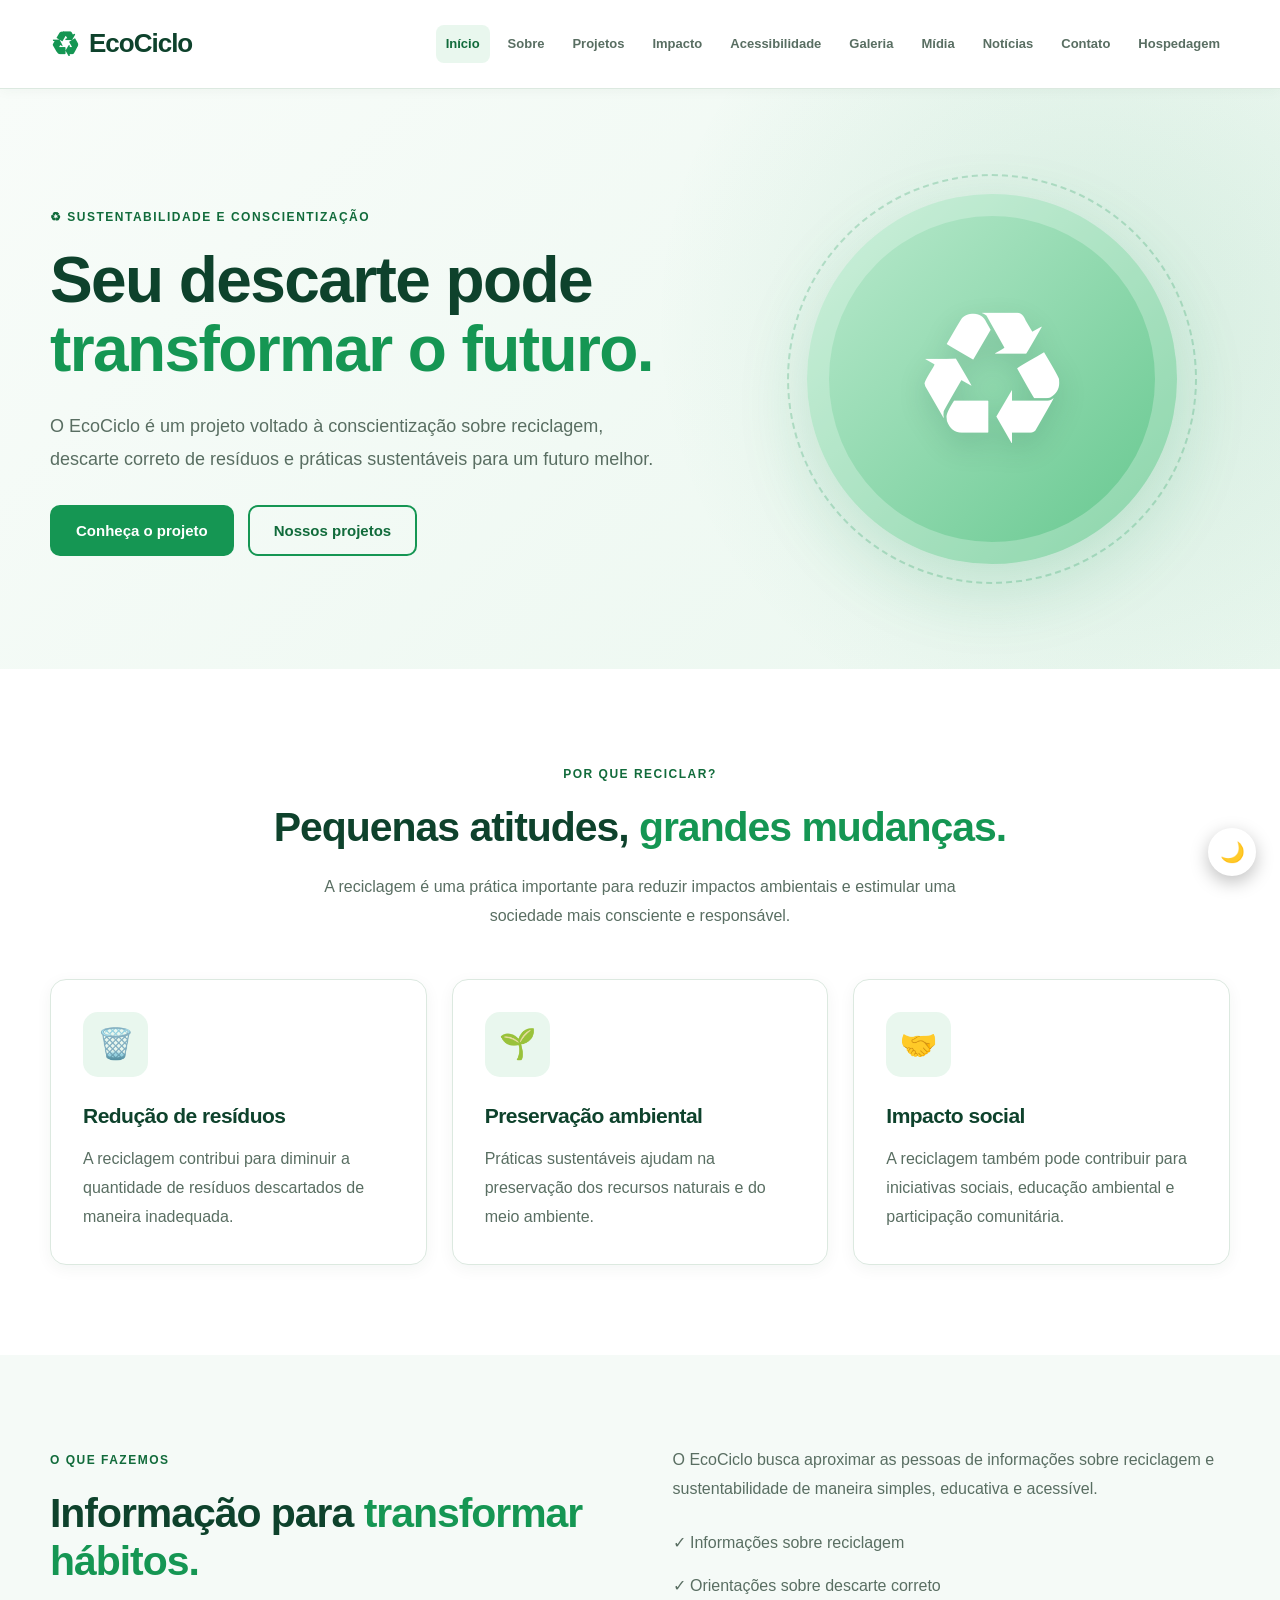
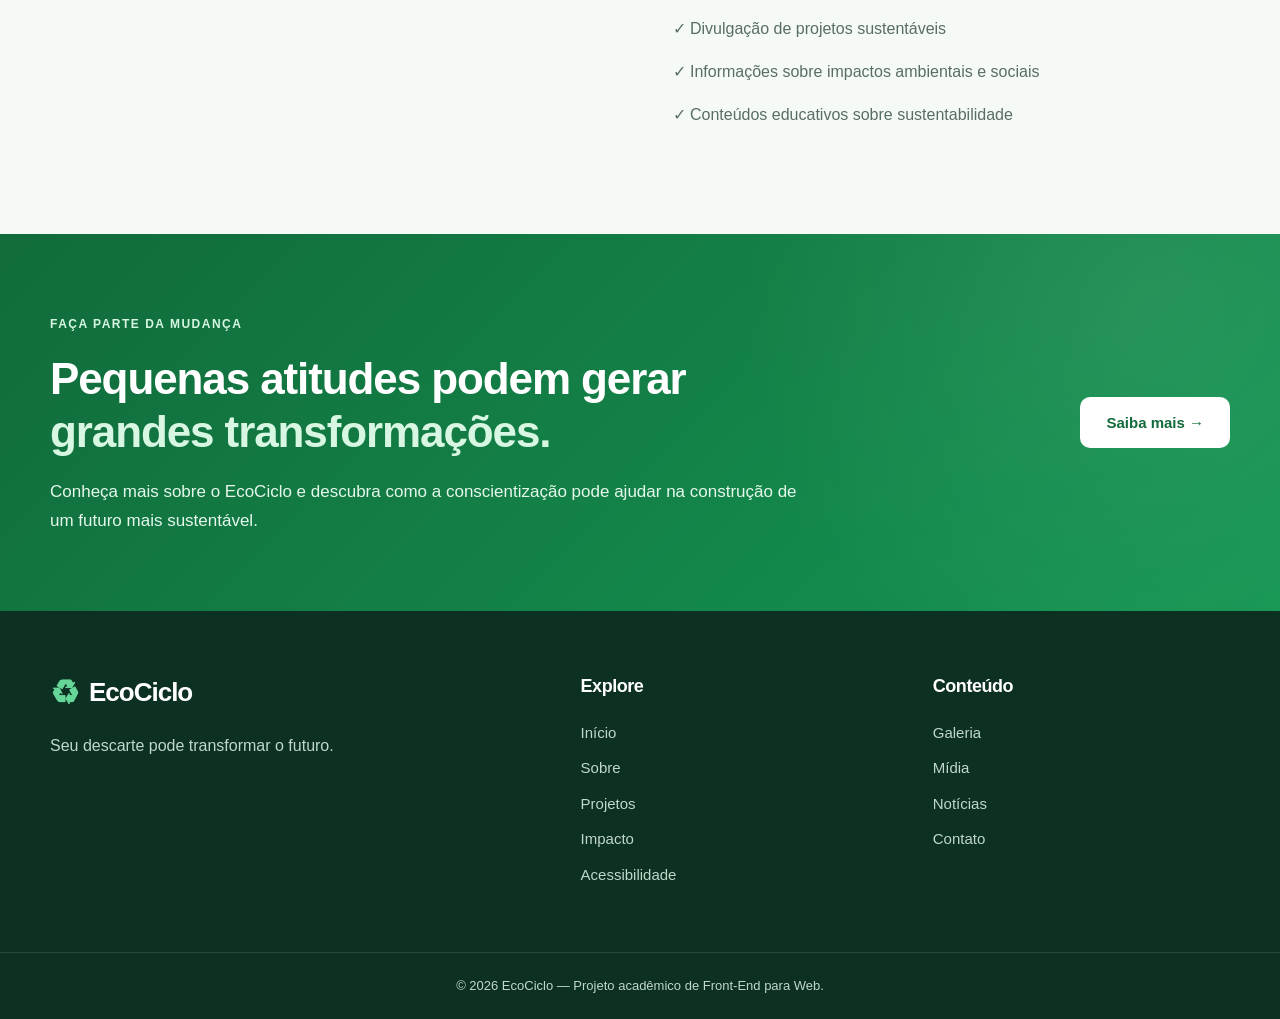
==== commit 11d6ee5d: "Adiciona JavaScript e pasta img" ====
--- a/index.html
+++ b/index.html
@@ -263,5 +263,5 @@
 
     </footer>
 
-</body>
+<script src="script.js"></script></body>
 </html>
--- a/css/style.css
+++ b/css/style.css
@@ -1599,3 +1599,86 @@
 
 
 /* FIM DO STYLE.CSS — ECOCICLO */
+/* ===== BOTÕES FLUTUANTES ===== */
+#botao-tema,
+#botao-topo {
+    position: fixed;
+    right: 24px;
+    width: 48px;
+    height: 48px;
+    border: 0;
+    border-radius: 50%;
+    cursor: pointer;
+    font-size: 20px;
+    box-shadow: 0 6px 18px rgba(0, 0, 0, 0.25);
+    z-index: 1000;
+}
+
+#botao-tema {
+    bottom: 24px;
+    background: #ffffff;
+}
+
+#botao-topo {
+    bottom: 84px;
+    background: #16a34a;
+    color: #ffffff;
+    opacity: 0;
+    pointer-events: none;
+    transition: opacity 0.3s;
+}
+
+#botao-topo.visivel {
+    opacity: 1;
+    pointer-events: auto;
+}
+
+/* ===== MODO ESCURO ===== */
+body.modo-escuro {
+    background: #0e1a14;
+    color: #d7e4dc;
+}
+
+body.modo-escuro .header {
+    background: #13241b;
+    border-color: #23392d;
+}
+
+body.modo-escuro .nav a,
+body.modo-escuro .logo {
+    color: #d7e4dc;
+}
+
+body.modo-escuro .section {
+    background: #0e1a14;
+}
+
+body.modo-escuro .page-hero,
+body.modo-escuro .section-light {
+    background: #12211a;
+}
+
+body.modo-escuro h1,
+body.modo-escuro h2,
+body.modo-escuro h3 {
+    color: #eaf5ee;
+}
+
+body.modo-escuro p,
+body.modo-escuro li {
+    color: #b7c9be;
+}
+
+body.modo-escuro .card,
+body.modo-escuro .value-card {
+    background: #172a20;
+    border-color: #23392d;
+}
+
+body.modo-escuro input,
+body.modo-escuro textarea,
+body.modo-escuro select {
+    background: #172a20;
+    color: #eaf5ee;
+    border-color: #2c4636;
+}
